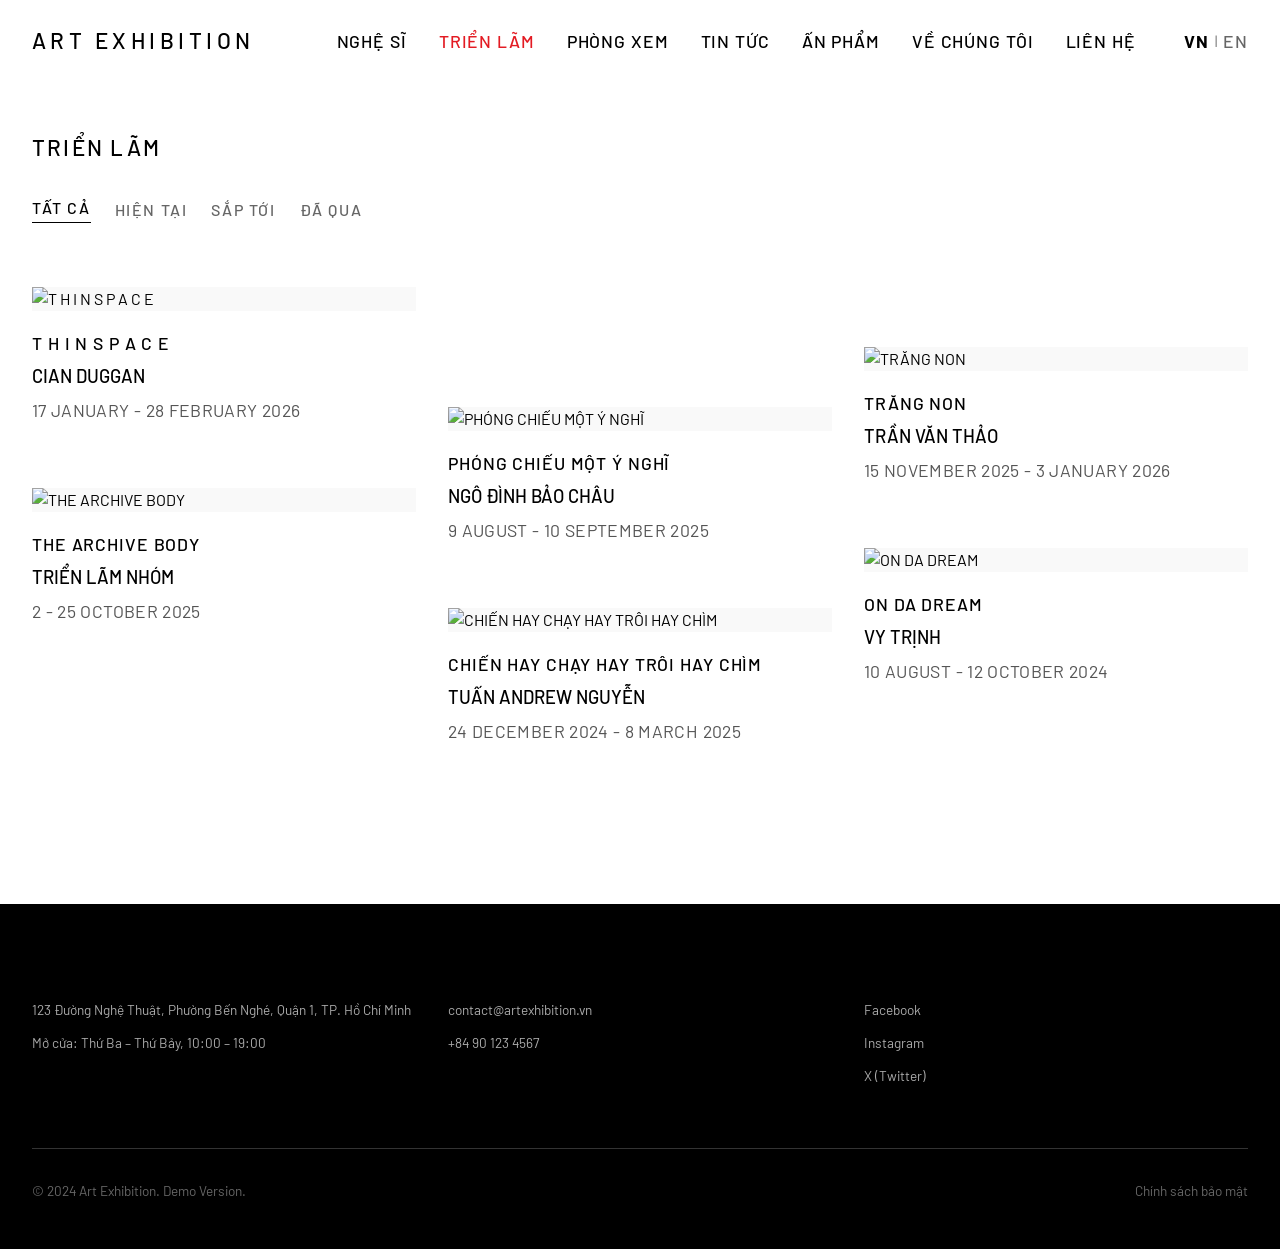
==== wwwroot/exhibitions_clone/index.html @ f78197a2 "update" ====
<!DOCTYPE html>
<html lang="vi">

<head>
    <meta charset="UTF-8">
    <meta name="viewport" content="width=device-width, initial-scale=1.0">
    <title>Triển lãm | Art Exhibition</title>
    <!-- Use a neutral, clean sans-serif font like Helvetica/Arial or standard system fonts -->
    <link rel="stylesheet" href="styles.css">
</head>

<body>

    <!-- Navigation Bar -->
    <header class="site-header">
        <div class="header-inner">
            <div class="logo">
                <a href="index.html">Art Exhibition</a>
            </div>

            <!-- Desktop Nav -->
            <nav class="desktop-nav">
                <ul>
                    <li><a href="nghe-si.html" data-i18n="nav.artists">NGHỆ SĨ</a></li>
                    <li><a href="index.html" class="active" data-i18n="nav.exhibitions">TRIỂN LÃM</a></li>
                    <li><a href="phong-xem.html" data-i18n="nav.viewing">PHÒNG XEM</a></li>
                    <li><a href="tin-tuc.html" data-i18n="nav.news">TIN TỨC</a></li>
                    <li><a href="an-pham.html" data-i18n="nav.publications">ẤN PHẨM</a></li>
                    <li><a href="ve-chung-toi.html" data-i18n="nav.about">VỀ CHÚNG TÔI</a></li>
                    <li><a href="lien-he.html" data-i18n="nav.contact">LIÊN HỆ</a></li>
                </ul>
                <div class="lang-switch">
                    <a href="#" class="lang-btn active" data-lang="vi">VN</a>
                    <span class="lang-divider">|</span>
                    <a href="#" class="lang-btn" data-lang="en">EN</a>
                </div>
            </nav>

            <!-- Mobile Menu Toggle -->
            <button class="mobile-menu-toggle" aria-label="Open Menu">
                <span></span>
                <span></span>
                <span></span>
            </button>
        </div>
    </header>

    <!-- Mobile Navigation Overlay -->
    <div class="mobile-nav-overlay">
        <div class="mobile-nav-header">
            <div class="logo">
                <a href="index.html">Art Exhibition</a>
            </div>
            <button class="mobile-menu-close" aria-label="Close Menu">
                <svg viewBox="0 0 24 24" width="24" height="24" stroke="currentColor" stroke-width="2" fill="none"
                    stroke-linecap="round" stroke-linejoin="round">
                    <line x1="18" y1="6" x2="6" y2="18"></line>
                    <line x1="6" y1="6" x2="18" y2="18"></line>
                </svg>
            </button>
        </div>
        <nav class="mobile-nav-links">
            <ul>
                <li><a href="nghe-si.html" data-i18n="nav.artists">NGHỆ SĨ</a></li>
                <li><a href="index.html" class="active" data-i18n="nav.exhibitions">TRIỂN LÃM</a></li>
                <li><a href="phong-xem.html" data-i18n="nav.viewing">PHÒNG XEM</a></li>
                <li><a href="tin-tuc.html" data-i18n="nav.news">TIN TỨC</a></li>
                <li><a href="an-pham.html" data-i18n="nav.publications">ẤN PHẨM</a></li>
                <li><a href="ve-chung-toi.html" data-i18n="nav.about">VỀ CHÚNG TÔI</a></li>
                <li><a href="lien-he.html" data-i18n="nav.contact">LIÊN HỆ</a></li>
            </ul>
            <div class="mobile-nav-footer">
                <a href="#" class="lang-btn active" data-lang="vi">VN</a> | <a href="#" class="lang-btn"
                    data-lang="en">EN</a>
            </div>
        </nav>
    </div>

    <!-- Main Content -->
    <main class="page-content">

        <header class="page-header">
            <h1 class="page-title" data-i18n="index.title">Triển lãm</h1>
            <div class="exhibition-filters">
                <a href="#" class="active" data-filter="all" data-i18n="filter.all">Tất cả</a>
                <a href="#" data-filter="current" data-i18n="filter.current">Hiện tại</a>
                <a href="#" data-filter="upcoming" data-i18n="filter.upcoming">Sắp tới</a>
                <a href="#" data-filter="past" data-i18n="filter.past">Đã qua</a>
            </div>
        </header>

        <div class="exhibition-grid-container" id="exhibition-grid">
            <!-- Column 1 (0px offset) -->
            <div class="exhibition-column">
                <article class="exhibition-item" data-id="thinspace">
                    <div class="image-container">
                        <img src="https://images.unsplash.com/photo-1494438639946-1ebd1d20bf85?auto=format&fit=crop&w=800&q=80"
                            alt="T H I N S P A C E">
                    </div>
                    <div class="exhibition-info">
                        <h2 class="exhibition-name">T H I N S P A C E</h2>
                        <h3 class="exhibition-artist">CIAN DUGGAN</h3>
                        <p class="exhibition-dates">17 JANUARY - 28 FEBRUARY 2026</p>
                    </div>
                </article>

                <article class="exhibition-item" data-id="archive-body">
                    <div class="image-container">
                        <img src="https://images.unsplash.com/photo-1513519245088-0e12902e5a38?auto=format&fit=crop&w=800&q=80"
                            alt="THE ARCHIVE BODY">
                    </div>
                    <div class="exhibition-info">
                        <h2 class="exhibition-name">THE ARCHIVE BODY</h2>
                        <h3 class="exhibition-artist">TRIỂN LÃM NHÓM</h3>
                        <p class="exhibition-dates">2 - 25 OCTOBER 2025</p>
                    </div>
                </article>
            </div>

            <!-- Column 2 (120px offset) -->
            <div class="exhibition-column">
                <article class="exhibition-item" data-id="phong-chieu">
                    <div class="image-container">
                        <img src="https://images.unsplash.com/photo-1549490349-8643362247b5?auto=format&fit=crop&w=800&q=80"
                            alt="PHÓNG CHIẾU MỘT Ý NGHĨ">
                    </div>
                    <div class="exhibition-info">
                        <h2 class="exhibition-name">PHÓNG CHIẾU MỘT Ý NGHĨ</h2>
                        <h3 class="exhibition-artist">NGÔ ĐÌNH BẢO CHÂU</h3>
                        <p class="exhibition-dates">9 AUGUST - 10 SEPTEMBER 2025</p>
                    </div>
                </article>

                <article class="exhibition-item" data-id="chien-hay-chay">
                    <div class="image-container">
                        <img src="https://images.unsplash.com/photo-1579783902614-a3fb3927b6a5?auto=format&fit=crop&w=800&q=80"
                            alt="CHIẾN HAY CHẠY HAY TRÔI HAY CHÌM">
                    </div>
                    <div class="exhibition-info">
                        <h2 class="exhibition-name">CHIẾN HAY CHẠY HAY TRÔI HAY CHÌM</h2>
                        <h3 class="exhibition-artist">TUẤN ANDREW NGUYỄN</h3>
                        <p class="exhibition-dates">24 DECEMBER 2024 - 8 MARCH 2025</p>
                    </div>
                </article>
            </div>

            <!-- Column 3 (60px offset) -->
            <div class="exhibition-column">
                <article class="exhibition-item" data-id="trang-non">
                    <div class="image-container">
                        <img src="https://images.unsplash.com/photo-1541701494587-cb58502866ab?auto=format&fit=crop&w=800&q=80"
                            alt="TRĂNG NON">
                    </div>
                    <div class="exhibition-info">
                        <h2 class="exhibition-name">TRĂNG NON</h2>
                        <h3 class="exhibition-artist">TRẦN VĂN THẢO</h3>
                        <p class="exhibition-dates">15 NOVEMBER 2025 - 3 JANUARY 2026</p>
                    </div>
                </article>

                <article class="exhibition-item" data-id="on-da-dream">
                    <div class="image-container">
                        <img src="https://images.unsplash.com/photo-1561214115-f2f134cc4912?auto=format&fit=crop&w=800&q=80"
                            alt="ON DA DREAM">
                    </div>
                    <div class="exhibition-info">
                        <h2 class="exhibition-name">ON DA DREAM</h2>
                        <h3 class="exhibition-artist">VY TRỊNH</h3>
                        <p class="exhibition-dates">10 AUGUST - 12 OCTOBER 2024</p>
                    </div>
                </article>
            </div>
        </div>
    </main>

    <!-- Footer -->
    <footer class="site-footer">
        <div class="footer-inner">
            <div class="footer-info">
                <p data-i18n="footer.address">123 Đường Nghệ Thuật, Phường Bến Nghé, Quận 1, TP. Hồ Chí Minh</p>
                <p data-i18n="footer.hours">Mở cửa: Thứ Ba – Thứ Bảy, 10:00 – 19:00</p>
            </div>
            <div class="footer-links">
                <a href="mailto:contact@artexhibition.vn">contact@artexhibition.vn</a>
                <a href="tel:+84901234567">+84 90 123 4567</a>
            </div>
            <div class="footer-social">
                <a href="#">Facebook</a>
                <a href="#">Instagram</a>
                <a href="#">X (Twitter)</a>
            </div>
        </div>
        <div class="footer-bottom">
            <p>&copy; 2024 Art Exhibition. Demo Version.</p>
            <a href="#" data-i18n="footer.privacy">Chính sách bảo mật</a>
        </div>
    </footer>

    <!-- DETAIL MODAL -->
    <div id="detail-modal" class="detail-modal">
        <button class="modal-close" id="modal-close">
            <svg viewBox="0 0 24 24" width="32" height="32" stroke="currentColor" stroke-width="1.5" fill="none">
                <line x1="18" y1="6" x2="6" y2="18"></line>
                <line x1="6" y1="6" x2="18" y2="18"></line>
            </svg>
        </button>
        <div class="modal-content">
            <div class="modal-left">
                <h2 class="modal-title" id="modal-title">TITLE</h2>
                <h3 class="modal-artist" id="modal-artist">ARTIST</h3>
                <p class="modal-dates" id="modal-dates">DATES</p>
                <div class="modal-description" id="modal-description">
                    <!-- Dynamic Description -->
                </div>
            </div>
            <div class="modal-right">
                <div class="modal-media-list" id="modal-media-list">
                    <!-- Dynamic Media -->
                </div>
            </div>
        </div>
    </div>

    <script src="script.js"></script>
</body>

</html>
---- wwwroot/exhibitions_clone/styles.css ----
@import url('https://fonts.googleapis.com/css2?family=Barlow:wght@400;500;700&display=swap');

:root {
    --color-text: #000000;
    --color-text-light: #666666;
    --color-bg: #ffffff;
    --color-border: #e0e0e0;
    --color-accent: #e31b23;
    --font-primary: 'Barlow', sans-serif;
    --spacing-unit: 1rem;
}

html {
    scroll-behavior: smooth;
}

* {
    margin: 0;
    padding: 0;
    box-sizing: border-box;
}

body {
    font-family: var(--font-primary);
    color: var(--color-text);
    background-color: var(--color-bg);
    line-height: 1.5;
    -webkit-font-smoothing: antialiased;
    -moz-osx-font-smoothing: grayscale;
}

a {
    color: inherit;
    text-decoration: none;
    transition: all 0.4s cubic-bezier(0.25, 0.46, 0.45, 0.94);
}

a:hover {
    color: var(--color-accent);
}

img {
    max-width: 100%;
    display: block;
    height: auto;
}

/* HEADER */
.site-header {
    position: sticky;
    top: 0;
    background-color: var(--color-bg);
    z-index: 100;
    border-bottom: 1px solid transparent;
    padding: 1.5rem 2rem;
}

.header-inner {
    display: flex;
    justify-content: space-between;
    align-items: center;
    max-width: 1600px;
    margin: 0 auto;
}

.logo a {
    font-size: 1.4rem;
    font-weight: 500;
    letter-spacing: 0.2em;
    text-transform: uppercase;
}

.desktop-nav ul {
    list-style: none;
    display: flex;
    gap: 2rem;
}

.desktop-nav a {
    font-size: 1.1rem;
    text-transform: uppercase;
    font-weight: 500;
    letter-spacing: 0.05em;
}

.desktop-nav a.active {
    color: var(--color-accent);
}

/* LANGUAGE SWITCH */
.desktop-nav {
    display: flex;
    align-items: center;
    gap: 2rem;
}

.lang-switch {
    display: flex;
    align-items: center;
    gap: 0.4rem;
    margin-left: 1rem;
    white-space: nowrap;
}

.lang-btn {
    font-size: 0.85rem;
    font-weight: 500;
    letter-spacing: 0.05em;
    color: var(--color-text-light) !important;
    cursor: pointer;
    transition: color 0.3s ease;
}

.lang-btn.active {
    color: var(--color-text) !important;
    font-weight: 700;
}

.lang-btn:hover {
    color: var(--color-accent) !important;
}

.lang-divider {
    color: var(--color-text-light);
    font-size: 0.85rem;
}

.mobile-nav-footer .lang-btn {
    font-size: 0.9rem;
}

.mobile-nav-footer .lang-btn.active {
    font-weight: 700;
    color: var(--color-text) !important;
}

.mobile-menu-toggle {
    display: none;
    background: none;
    border: none;
    cursor: pointer;
    flex-direction: column;
    gap: 5px;
    padding: 5px;
}

.mobile-menu-toggle span {
    display: block;
    width: 25px;
    height: 2px;
    background-color: var(--color-text);
    transition: 0.3s;
}

/* MOBILE NAV OVERLAY */
.mobile-nav-overlay {
    position: fixed;
    top: 0;
    left: 0;
    width: 100%;
    height: 100vh;
    background-color: var(--color-bg);
    z-index: 999;
    transform: translateX(100%);
    transition: transform 0.4s cubic-bezier(0.77, 0, 0.175, 1);
    display: flex;
    flex-direction: column;
}

.mobile-nav-overlay.is-active {
    transform: translateX(0);
}

.mobile-nav-header {
    display: flex;
    justify-content: space-between;
    align-items: center;
    padding: 1.5rem 2rem;
}

.mobile-menu-close {
    background: none;
    border: none;
    cursor: pointer;
    color: var(--color-text);
}

.mobile-nav-links {
    padding: 2rem;
    flex-grow: 1;
    display: flex;
    flex-direction: column;
}

.mobile-nav-links ul {
    list-style: none;
    display: flex;
    flex-direction: column;
    gap: 1.5rem;
}

.mobile-nav-links a {
    font-size: 1.5rem;
    font-weight: 500;
    text-transform: uppercase;
}

.mobile-nav-links a.active {
    color: var(--color-accent);
}

.mobile-nav-footer {
    margin-top: auto;
    padding-bottom: 2rem;
    font-size: 0.9rem;
}

/* MAIN CONTENT */
.page-content {
    max-width: 1600px;
    margin: 0 auto;
    padding: 3rem 2rem 6rem;
}

.page-header {
    margin-bottom: 4rem;
}

.page-title {
    font-size: 1.4rem;
    font-weight: 500;
    margin-bottom: 2rem;
    text-transform: uppercase;
    letter-spacing: 0.1em;
}

.exhibition-filters {
    display: flex;
    flex-wrap: nowrap;
    gap: 1.5rem;
    align-items: center;
}

.exhibition-filters a {
    font-size: 1rem;
    white-space: nowrap;
    color: var(--color-text-light);
    text-transform: uppercase;
    letter-spacing: 0.1em;
    font-weight: 500;
    transition: color 0.3s ease;
}

.exhibition-filters a:hover,
.exhibition-filters a:active {
    color: var(--color-accent);
}

.exhibition-filters a.active {
    color: var(--color-text);
    border-bottom: 1px solid var(--color-text);
    padding-bottom: 2px;
}

/* EXHIBITION GRID - STAGGERED 3-COLUMN */
.exhibition-grid-container {
    display: flex;
    justify-content: space-between;
    gap: 2rem;
}

.exhibition-column {
    flex: 1;
    display: flex;
    flex-direction: column;
    gap: 4rem;
}

.exhibition-column:nth-child(2) {
    padding-top: 120px;
}

.exhibition-column:nth-child(3) {
    padding-top: 60px;
}

.exhibition-item {
    display: flex;
    flex-direction: column;
    width: 100%;
    cursor: pointer;
}

.image-container {
    margin-bottom: 1.2rem;
    overflow: hidden;
    background-color: #f9f9f9;
}

.image-container img {
    width: 100%;
    height: auto;
    object-fit: cover;
    transition: transform 0.5s ease, opacity 0.4s ease;
}

.image-container::after {
    content: '';
    position: absolute;
    top: 0;
    left: 0;
    width: 100%;
    height: 100%;
    background-color: var(--color-accent);
    opacity: 0;
    transition: opacity 0.4s ease;
    pointer-events: none;
}

.image-container {
    position: relative;
}

.exhibition-item:hover .image-container::after,
.exhibition-item:active .image-container::after {
    opacity: 0.15;
}

.exhibition-item:hover .image-container img,
.exhibition-item:active .image-container img {
    transform: scale(1.03);
}

.exhibition-item:hover .exhibition-name,
.exhibition-item:hover .exhibition-artist,
.exhibition-item:hover .exhibition-dates,
.exhibition-item:active .exhibition-name,
.exhibition-item:active .exhibition-artist,
.exhibition-item:active .exhibition-dates {
    color: var(--color-accent);
}

.exhibition-name {
    font-size: 1.1rem;
    font-weight: 500;
    margin-bottom: 0.4rem;
    text-transform: uppercase;
    letter-spacing: 0.05em;
    transition: color 0.3s ease;
}

.exhibition-artist {
    font-size: 1.15rem;
    font-weight: 500;
    margin-bottom: 0.4rem;
    color: #000;
    text-transform: uppercase;
    transition: color 0.3s ease;
}

.exhibition-dates {
    font-size: 1.1rem;
    color: #555;
    text-transform: uppercase;
    letter-spacing: 0.02em;
    transition: color 0.3s ease;
}

/* STANDARD GRID FOR SUB-PAGES (Artist, News, etc.) */
.exhibition-grid {
    display: grid;
    grid-template-columns: repeat(2, 1fr);
    gap: 4rem 2rem;
}

@media (max-width: 1024px) {
    .exhibition-grid {
        gap: 3rem 1.5rem;
    }
}

@media (max-width: 768px) {
    .exhibition-grid {
        grid-template-columns: 1fr;
        gap: 2.5rem;
    }
}

/* DETAIL MODAL */
.detail-modal {
    position: fixed;
    top: 0;
    left: 0;
    width: 100%;
    height: 100%;
    background-color: #fff;
    z-index: 2000;
    display: none;
    opacity: 0;
    transition: opacity 0.5s ease;
}

.detail-modal.is-active {
    display: block;
    opacity: 1;
}

.modal-close {
    position: fixed;
    top: 2rem;
    right: 2rem;
    background: none;
    border: none;
    cursor: pointer;
    z-index: 2100;
    color: #000;
}

.modal-content {
    display: flex;
    height: 100%;
    width: 100%;
}

.modal-left {
    width: 40%;
    padding: 6rem 4rem;
    overflow-y: auto;
    position: sticky;
    top: 0;
    height: 100vh;
}

.modal-right {
    width: 60%;
    overflow-y: auto;
    padding: 4rem;
    background-color: #fdfdfd;
}

.modal-title {
    font-size: 1.8rem;
    font-weight: 500;
    margin-bottom: 1rem;
    text-transform: uppercase;
    letter-spacing: 0.1em;
}

.modal-artist {
    font-size: 1.4rem;
    font-weight: 500;
    margin-bottom: 0.5rem;
    text-transform: uppercase;
}

.modal-dates {
    font-size: 1.1rem;
    color: #666;
    margin-bottom: 3rem;
    text-transform: uppercase;
}

.modal-description {
    font-size: 1.1rem;
    line-height: 1.8;
    color: #333;
}

.modal-media-list {
    display: flex;
    flex-direction: column;
    gap: 4rem;
}

.modal-media-item img {
    width: 100%;
    height: auto;
}

/* REFINING RESPONSIVE FOR NEW GRID */
@media (max-width: 1024px) {
    .modal-left {
        width: 45%;
        padding: 4rem 2rem;
    }

    .modal-right {
        width: 55%;
        padding: 2rem;
    }
}

@media (max-width: 768px) {
    .desktop-nav {
        display: none;
    }

    .mobile-menu-toggle {
        display: flex;
    }

    .page-content {
        padding: 2rem 1.5rem 4rem;
    }

    .page-title {
        font-size: 1.2rem;
    }

    .exhibition-filters {
        gap: 1rem;
    }

    .exhibition-filters a {
        font-size: 0.85rem;
        letter-spacing: 0.05em;
    }

    .exhibition-grid-container {
        flex-direction: column;
        gap: 2.5rem;
    }

    .exhibition-column:nth-child(n) {
        padding-top: 0;
        gap: 2.5rem;
    }

    .footer-inner {
        grid-template-columns: 1fr;
        text-align: center;
        gap: 3rem;
    }

    .footer-bottom {
        flex-direction: column;
        align-items: center;
        gap: 1rem;
        text-align: center;
    }

    .modal-content {
        flex-direction: column;
    }

    .modal-left,
    .modal-right {
        width: 100%;
        height: auto;
        position: relative;
    }

    .modal-left {
        padding: 4rem 1.5rem 2rem;
    }

    .modal-title {
        font-size: 1.5rem;
    }

    .modal-right {
        padding: 1.5rem;
    }
}

/* RE-SYNCING PREVIOUS STYLES (FOOTER ETC) */
.site-footer {
    background-color: #000000;
    color: #ffffff;
    padding: 6rem 2rem 3rem;
    font-size: 0.85rem;
    margin-top: 4rem;
}

.footer-inner {
    max-width: 1600px;
    margin: 0 auto;
    display: grid;
    grid-template-columns: repeat(3, 1fr);
    gap: 2rem;
    margin-bottom: 3rem;
}

.footer-info p,
.footer-links a,
.footer-social a {
    display: block;
    margin-bottom: 0.8rem;
    color: #aaaaaa;
    transition: color 0.3s ease;
}

.footer-links a:hover,
.footer-links a:active,
.footer-social a:hover,
.footer-social a:active {
    color: var(--color-accent);
}

.footer-bottom {
    max-width: 1600px;
    margin: 0 auto;
    display: flex;
    justify-content: space-between;
    color: #666666;
    border-top: 1px solid #333333;
    padding-top: 2rem;
}

/* SCROLL REVEAL ANIMATIONS */
.reveal {
    opacity: 0;
    transform: translateY(30px);
    transition: all 0.8s cubic-bezier(0.25, 0.46, 0.45, 0.94);
    pointer-events: none;
}

.reveal.is-visible {
    opacity: 1;
    transform: translateY(0);
    pointer-events: auto;
}

/* Sequential delay for grid items if needed */
.exhibition-item.reveal {
    transition-delay: 0.1s;
}
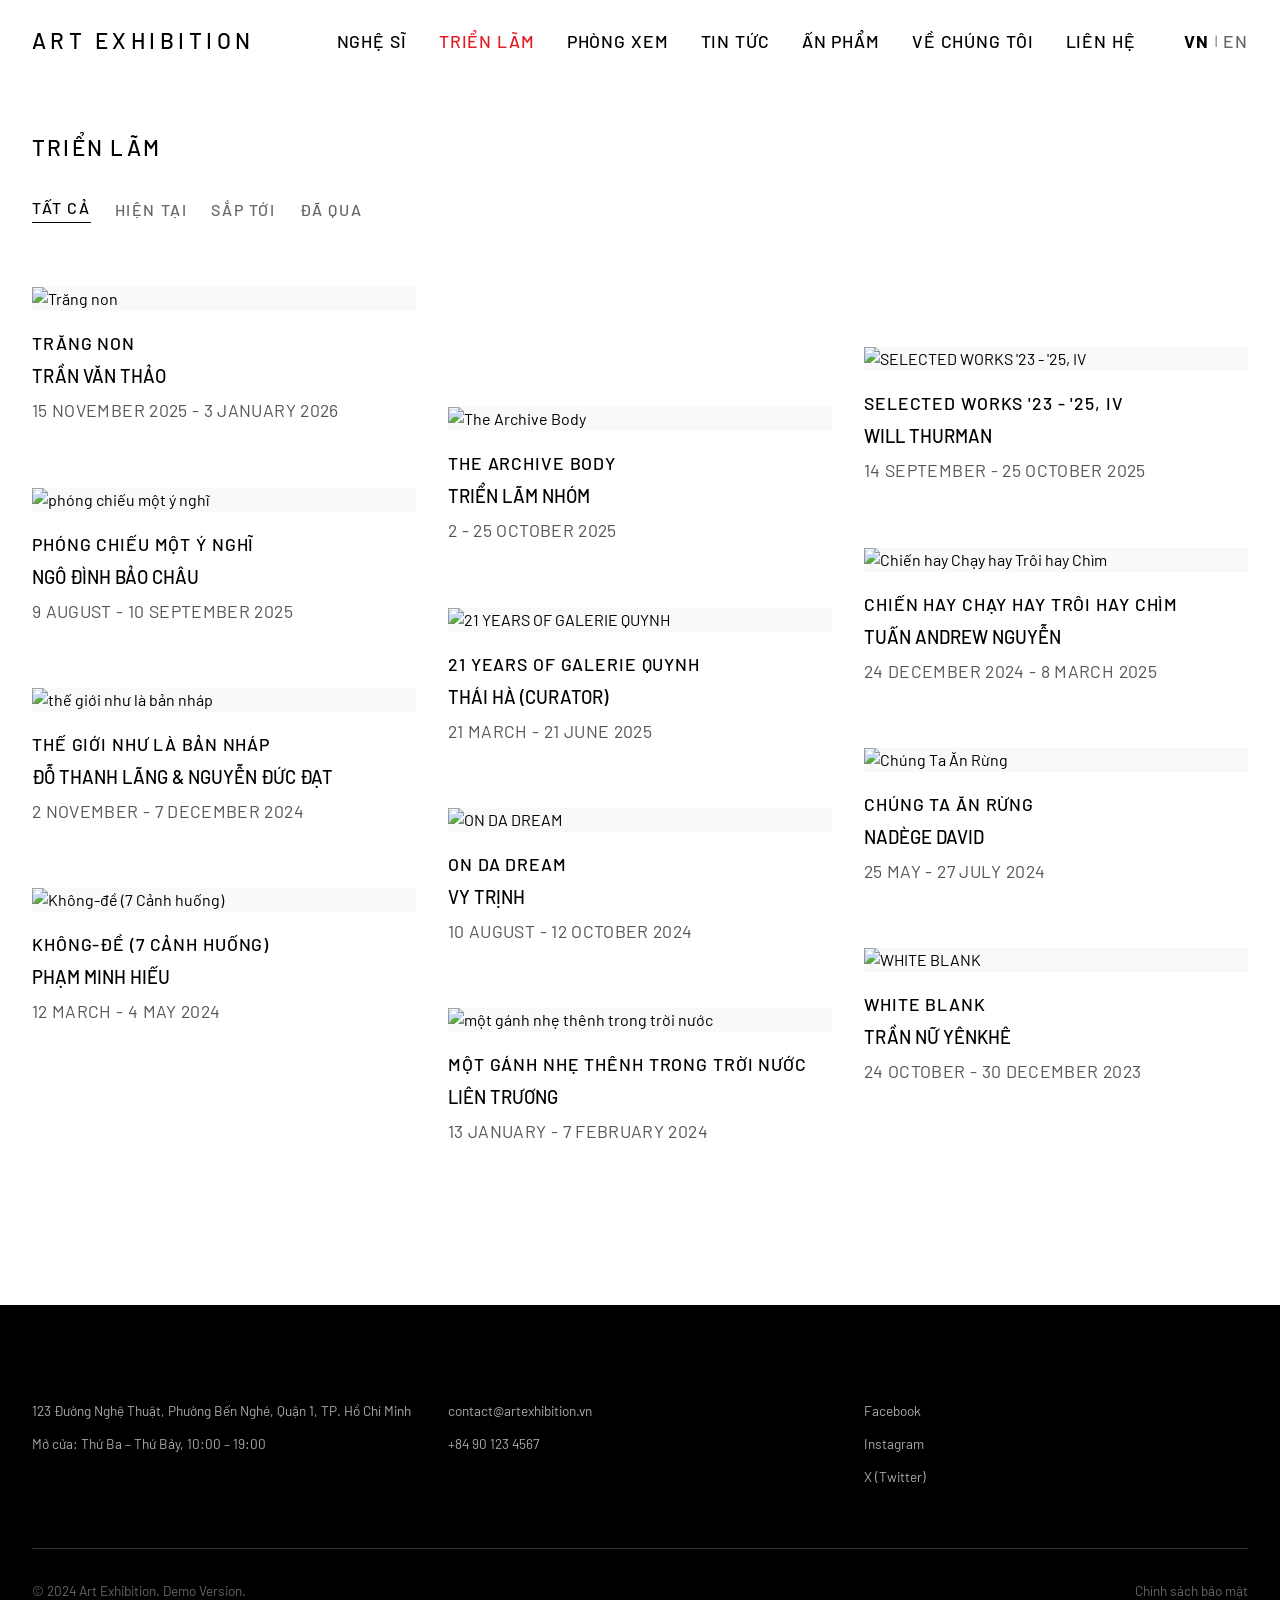
==== commit a2f5bb26: "fix" ====
--- a/wwwroot/exhibitions_clone/index.html
+++ b/wwwroot/exhibitions_clone/index.html
@@ -92,81 +92,153 @@
         <div class="exhibition-grid-container" id="exhibition-grid">
             <!-- Column 1 (0px offset) -->
             <div class="exhibition-column">
-                <article class="exhibition-item" data-id="thinspace">
-                    <div class="image-container">
-                        <img src="https://images.unsplash.com/photo-1494438639946-1ebd1d20bf85?auto=format&fit=crop&w=800&q=80"
-                            alt="T H I N S P A C E">
-                    </div>
-                    <div class="exhibition-info">
-                        <h2 class="exhibition-name">T H I N S P A C E</h2>
-                        <h3 class="exhibition-artist">CIAN DUGGAN</h3>
-                        <p class="exhibition-dates">17 JANUARY - 28 FEBRUARY 2026</p>
-                    </div>
-                </article>
-
-                <article class="exhibition-item" data-id="archive-body">
-                    <div class="image-container">
-                        <img src="https://images.unsplash.com/photo-1513519245088-0e12902e5a38?auto=format&fit=crop&w=800&q=80"
-                            alt="THE ARCHIVE BODY">
-                    </div>
-                    <div class="exhibition-info">
-                        <h2 class="exhibition-name">THE ARCHIVE BODY</h2>
-                        <h3 class="exhibition-artist">TRIỂN LÃM NHÓM</h3>
-                        <p class="exhibition-dates">2 - 25 OCTOBER 2025</p>
+                <article class="exhibition-item" data-id="trang-non">
+                    <div class="image-container">
+                        <img src="https://static-assets.artlogic.net/f_auto,fl_lossy,q_auto/ws-artlogicwebsite0875/usr/images/exhibitions/main_image_override/144/tvt-trang-non-20.png"
+                            alt="Trăng non">
+                    </div>
+                    <div class="exhibition-info">
+                        <h2 class="exhibition-name">Trăng non</h2>
+                        <h3 class="exhibition-artist">Trần Văn Thảo</h3>
+                        <p class="exhibition-dates">15 November 2025 - 3 January 2026</p>
+                    </div>
+                </article>
+
+                <article class="exhibition-item" data-id="phong-chieu-mot-y-nghi">
+                    <div class="image-container">
+                        <img src="https://static-assets.artlogic.net/f_auto,fl_lossy,q_auto/ws-artlogicwebsite0875/usr/images/exhibitions/main_image_override/141/pat_ndbc_installation-view-01.jpeg"
+                            alt="phóng chiếu một ý nghĩ">
+                    </div>
+                    <div class="exhibition-info">
+                        <h2 class="exhibition-name">phóng chiếu một ý nghĩ</h2>
+                        <h3 class="exhibition-artist">Ngô Đình Bảo Châu</h3>
+                        <p class="exhibition-dates">9 August - 10 September 2025</p>
+                    </div>
+                </article>
+
+                <article class="exhibition-item" data-id="the-gioi-nhu-la-ban-nhap">
+                    <div class="image-container">
+                        <img src="https://static-assets.artlogic.net/f_auto,fl_lossy,q_auto/ws-artlogicwebsite0875/usr/images/exhibitions/main_image_override/138/twaad_01_groundfloor_01.jpeg"
+                            alt="thế giới như là bản nháp">
+                    </div>
+                    <div class="exhibition-info">
+                        <h2 class="exhibition-name">thế giới như là bản nháp</h2>
+                        <h3 class="exhibition-artist">Đỗ Thanh Lãng & Nguyễn Đức Đạt</h3>
+                        <p class="exhibition-dates">2 November - 7 December 2024</p>
+                    </div>
+                </article>
+
+                <article class="exhibition-item" data-id="khong-de-7-canh-huong">
+                    <div class="image-container">
+                        <img src="https://artlogic-res.cloudinary.com/f_auto,fl_lossy,q_auto/artlogicstorage/galeriequynh/images/view/49dbe3c1c4ae38398810d376398e9513j/galeriequynhcontemporaryart-pham-minh-hieu-the-laboratory-for-experimental-meta-physics-room-1f-2024.jpg"
+                            alt="Không-đề (7 Cảnh huống)">
+                    </div>
+                    <div class="exhibition-info">
+                        <h2 class="exhibition-name">Không-đề (7 Cảnh huống)</h2>
+                        <h3 class="exhibition-artist">Phạm Minh Hiếu</h3>
+                        <p class="exhibition-dates">12 March - 4 May 2024</p>
                     </div>
                 </article>
             </div>
 
             <!-- Column 2 (120px offset) -->
             <div class="exhibition-column">
-                <article class="exhibition-item" data-id="phong-chieu">
-                    <div class="image-container">
-                        <img src="https://images.unsplash.com/photo-1549490349-8643362247b5?auto=format&fit=crop&w=800&q=80"
-                            alt="PHÓNG CHIẾU MỘT Ý NGHĨ">
-                    </div>
-                    <div class="exhibition-info">
-                        <h2 class="exhibition-name">PHÓNG CHIẾU MỘT Ý NGHĨ</h2>
-                        <h3 class="exhibition-artist">NGÔ ĐÌNH BẢO CHÂU</h3>
-                        <p class="exhibition-dates">9 AUGUST - 10 SEPTEMBER 2025</p>
-                    </div>
-                </article>
-
-                <article class="exhibition-item" data-id="chien-hay-chay">
-                    <div class="image-container">
-                        <img src="https://images.unsplash.com/photo-1579783902614-a3fb3927b6a5?auto=format&fit=crop&w=800&q=80"
-                            alt="CHIẾN HAY CHẠY HAY TRÔI HAY CHÌM">
-                    </div>
-                    <div class="exhibition-info">
-                        <h2 class="exhibition-name">CHIẾN HAY CHẠY HAY TRÔI HAY CHÌM</h2>
-                        <h3 class="exhibition-artist">TUẤN ANDREW NGUYỄN</h3>
-                        <p class="exhibition-dates">24 DECEMBER 2024 - 8 MARCH 2025</p>
+                <article class="exhibition-item" data-id="the-archive-body">
+                    <div class="image-container">
+                        <img src="https://static-assets.artlogic.net/f_auto,fl_lossy,q_auto/ws-artlogicwebsite0875/usr/images/exhibitions/main_image_override/143/8k_tgn_orlando-jepson-street.jpg"
+                            alt="The Archive Body">
+                    </div>
+                    <div class="exhibition-info">
+                        <h2 class="exhibition-name">The Archive Body</h2>
+                        <h3 class="exhibition-artist">Triển lãm Nhóm</h3>
+                        <p class="exhibition-dates">2 - 25 October 2025</p>
+                    </div>
+                </article>
+
+                <article class="exhibition-item" data-id="21-years-of-galerie-quynh">
+                    <div class="image-container">
+                        <img src="https://static-assets.artlogic.net/f_auto,fl_lossy,q_auto/ws-artlogicwebsite0875/usr/images/exhibitions/main_image_override/140/3-sue-hajdu_magma-performance-4-.jpeg"
+                            alt="21 YEARS OF GALERIE QUYNH">
+                    </div>
+                    <div class="exhibition-info">
+                        <h2 class="exhibition-name">21 YEARS OF GALERIE QUYNH</h2>
+                        <h3 class="exhibition-artist">Thái Hà (Curator)</h3>
+                        <p class="exhibition-dates">21 March - 21 June 2025</p>
+                    </div>
+                </article>
+
+                <article class="exhibition-item" data-id="on-da-dream">
+                    <div class="image-container">
+                        <img src="https://static-assets.artlogic.net/f_auto,fl_lossy,q_auto/ws-artlogicwebsite0875/usr/images/exhibitions/main_image_override/137/gq_odd_vision_details.jpg"
+                            alt="ON DA DREAM">
+                    </div>
+                    <div class="exhibition-info">
+                        <h2 class="exhibition-name">ON DA DREAM</h2>
+                        <h3 class="exhibition-artist">Vy Trịnh</h3>
+                        <p class="exhibition-dates">10 August - 12 October 2024</p>
+                    </div>
+                </article>
+
+                <article class="exhibition-item" data-id="mot-ganh-nhe-thenh">
+                    <div class="image-container">
+                        <img src="https://static-assets.artlogic.net/f_auto,fl_lossy,q_auto/ws-artlogicwebsite0875/usr/images/exhibitions/main_image_override/111/corn-and-maple-pound-cake-2023.jpg"
+                            alt="một gánh nhẹ thênh trong trời nước">
+                    </div>
+                    <div class="exhibition-info">
+                        <h2 class="exhibition-name">một gánh nhẹ thênh trong trời nước</h2>
+                        <h3 class="exhibition-artist">Liên Trương</h3>
+                        <p class="exhibition-dates">13 January - 7 February 2024</p>
                     </div>
                 </article>
             </div>
 
             <!-- Column 3 (60px offset) -->
             <div class="exhibition-column">
-                <article class="exhibition-item" data-id="trang-non">
-                    <div class="image-container">
-                        <img src="https://images.unsplash.com/photo-1541701494587-cb58502866ab?auto=format&fit=crop&w=800&q=80"
-                            alt="TRĂNG NON">
-                    </div>
-                    <div class="exhibition-info">
-                        <h2 class="exhibition-name">TRĂNG NON</h2>
-                        <h3 class="exhibition-artist">TRẦN VĂN THẢO</h3>
-                        <p class="exhibition-dates">15 NOVEMBER 2025 - 3 JANUARY 2026</p>
-                    </div>
-                </article>
-
-                <article class="exhibition-item" data-id="on-da-dream">
-                    <div class="image-container">
-                        <img src="https://images.unsplash.com/photo-1561214115-f2f134cc4912?auto=format&fit=crop&w=800&q=80"
-                            alt="ON DA DREAM">
-                    </div>
-                    <div class="exhibition-info">
-                        <h2 class="exhibition-name">ON DA DREAM</h2>
-                        <h3 class="exhibition-artist">VY TRỊNH</h3>
-                        <p class="exhibition-dates">10 AUGUST - 12 OCTOBER 2024</p>
+                <article class="exhibition-item" data-id="selected-works-23-25">
+                    <div class="image-container">
+                        <img src="https://static-assets.artlogic.net/f_auto,fl_lossy,q_auto/ws-artlogicwebsite0875/usr/images/exhibitions/main_image_override/142/wt25017_self-evident.jpg"
+                            alt="SELECTED WORKS '23 - '25, IV">
+                    </div>
+                    <div class="exhibition-info">
+                        <h2 class="exhibition-name">SELECTED WORKS '23 - '25, IV</h2>
+                        <h3 class="exhibition-artist">Will Thurman</h3>
+                        <p class="exhibition-dates">14 September - 25 October 2025</p>
+                    </div>
+                </article>
+
+                <article class="exhibition-item" data-id="chien-hay-chay">
+                    <div class="image-container">
+                        <img src="https://static-assets.artlogic.net/f_auto,fl_lossy,q_auto/ws-artlogicwebsite0875/usr/images/exhibitions/main_image_override/139/fofofof_front-room_09.jpeg"
+                            alt="Chiến hay Chạy hay Trôi hay Chìm">
+                    </div>
+                    <div class="exhibition-info">
+                        <h2 class="exhibition-name">Chiến hay Chạy hay Trôi hay Chìm</h2>
+                        <h3 class="exhibition-artist">Tuấn Andrew Nguyễn</h3>
+                        <p class="exhibition-dates">24 December 2024 - 8 March 2025</p>
+                    </div>
+                </article>
+
+                <article class="exhibition-item" data-id="chung-ta-an-rung">
+                    <div class="image-container">
+                        <img src="https://static-assets.artlogic.net/f_auto,fl_lossy,q_auto/ws-artlogicwebsite0875/usr/images/exhibitions/main_image_override/135/nd-2403-image.jpg"
+                            alt="Chúng Ta Ăn Rừng">
+                    </div>
+                    <div class="exhibition-info">
+                        <h2 class="exhibition-name">Chúng Ta Ăn Rừng</h2>
+                        <h3 class="exhibition-artist">Nadège David</h3>
+                        <p class="exhibition-dates">25 May - 27 July 2024</p>
+                    </div>
+                </article>
+
+                <article class="exhibition-item" data-id="white-blank">
+                    <div class="image-container">
+                        <img src="https://static-assets.artlogic.net/f_auto,fl_lossy,q_auto/ws-artlogicwebsite0875/usr/images/exhibitions/main_image_override/110/yk_white_blank_homepage2.jpg"
+                            alt="WHITE BLANK">
+                    </div>
+                    <div class="exhibition-info">
+                        <h2 class="exhibition-name">WHITE BLANK</h2>
+                        <h3 class="exhibition-artist">Trần Nữ YênKhê</h3>
+                        <p class="exhibition-dates">24 October - 30 December 2023</p>
                     </div>
                 </article>
             </div>
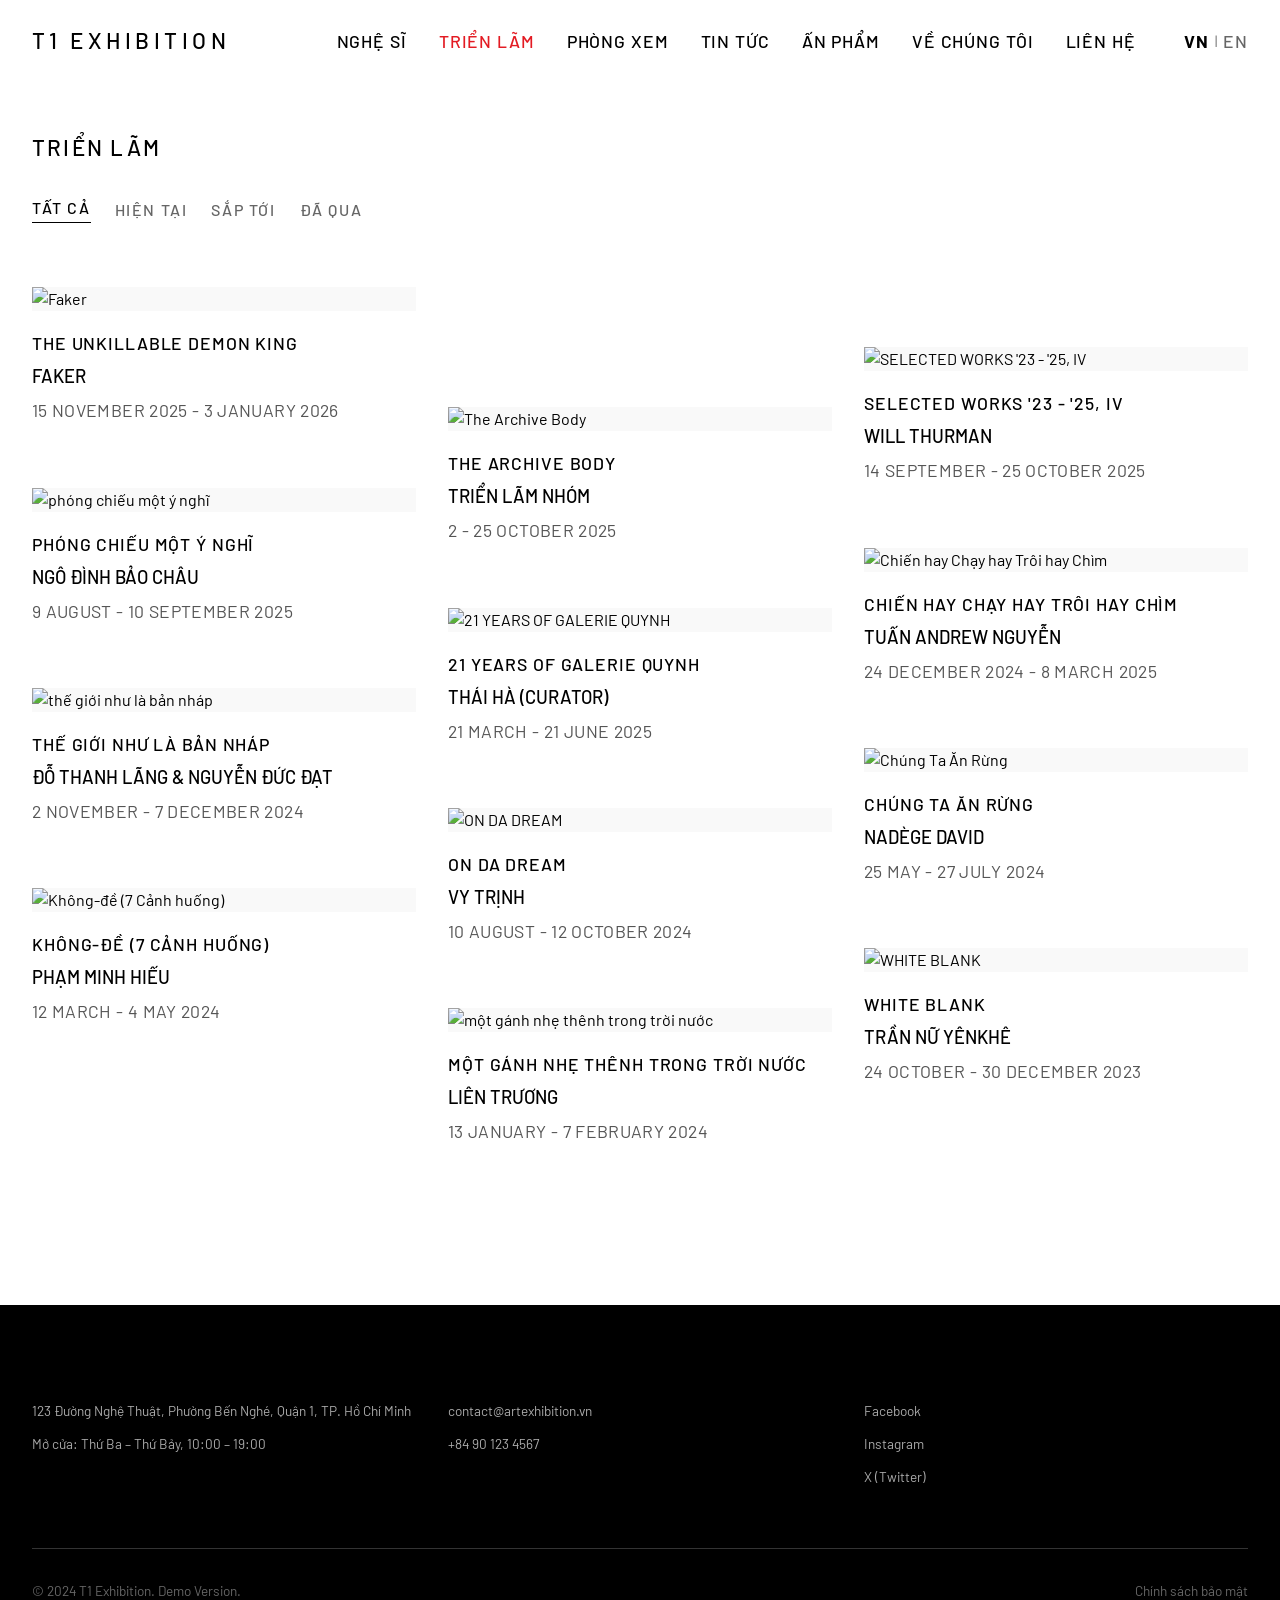
==== commit f7d2e3c1: "update" ====
--- a/wwwroot/exhibitions_clone/index.html
+++ b/wwwroot/exhibitions_clone/index.html
@@ -4,7 +4,7 @@
 <head>
     <meta charset="UTF-8">
     <meta name="viewport" content="width=device-width, initial-scale=1.0">
-    <title>Triển lãm | Art Exhibition</title>
+    <title>Triển lãm | T1 Exhibition</title>
     <!-- Use a neutral, clean sans-serif font like Helvetica/Arial or standard system fonts -->
     <link rel="stylesheet" href="styles.css">
 </head>
@@ -15,7 +15,7 @@
     <header class="site-header">
         <div class="header-inner">
             <div class="logo">
-                <a href="index.html">Art Exhibition</a>
+                <a href="index.html">T1 Exhibition</a>
             </div>
 
             <!-- Desktop Nav -->
@@ -49,7 +49,7 @@
     <div class="mobile-nav-overlay">
         <div class="mobile-nav-header">
             <div class="logo">
-                <a href="index.html">Art Exhibition</a>
+                <a href="index.html">T1 Exhibition</a>
             </div>
             <button class="mobile-menu-close" aria-label="Close Menu">
                 <svg viewBox="0 0 24 24" width="24" height="24" stroke="currentColor" stroke-width="2" fill="none"
@@ -94,12 +94,12 @@
             <div class="exhibition-column">
                 <article class="exhibition-item" data-id="trang-non">
                     <div class="image-container">
-                        <img src="https://static-assets.artlogic.net/f_auto,fl_lossy,q_auto/ws-artlogicwebsite0875/usr/images/exhibitions/main_image_override/144/tvt-trang-non-20.png"
-                            alt="Trăng non">
-                    </div>
-                    <div class="exhibition-info">
-                        <h2 class="exhibition-name">Trăng non</h2>
-                        <h3 class="exhibition-artist">Trần Văn Thảo</h3>
+                        <img src="https://static.wikia.nocookie.net/lolesports_gamepedia_en/images/9/90/T1_Faker_2024_Split_1.png/revision/latest/scale-to-width-down/400?cb=20240117024847"
+                            alt="Faker">
+                    </div>
+                    <div class="exhibition-info">
+                        <h2 class="exhibition-name">The Unkillable Demon King</h2>
+                        <h3 class="exhibition-artist">Faker</h3>
                         <p class="exhibition-dates">15 November 2025 - 3 January 2026</p>
                     </div>
                 </article>
@@ -263,7 +263,7 @@
             </div>
         </div>
         <div class="footer-bottom">
-            <p>&copy; 2024 Art Exhibition. Demo Version.</p>
+            <p>&copy; 2024 T1 Exhibition. Demo Version.</p>
             <a href="#" data-i18n="footer.privacy">Chính sách bảo mật</a>
         </div>
     </footer>
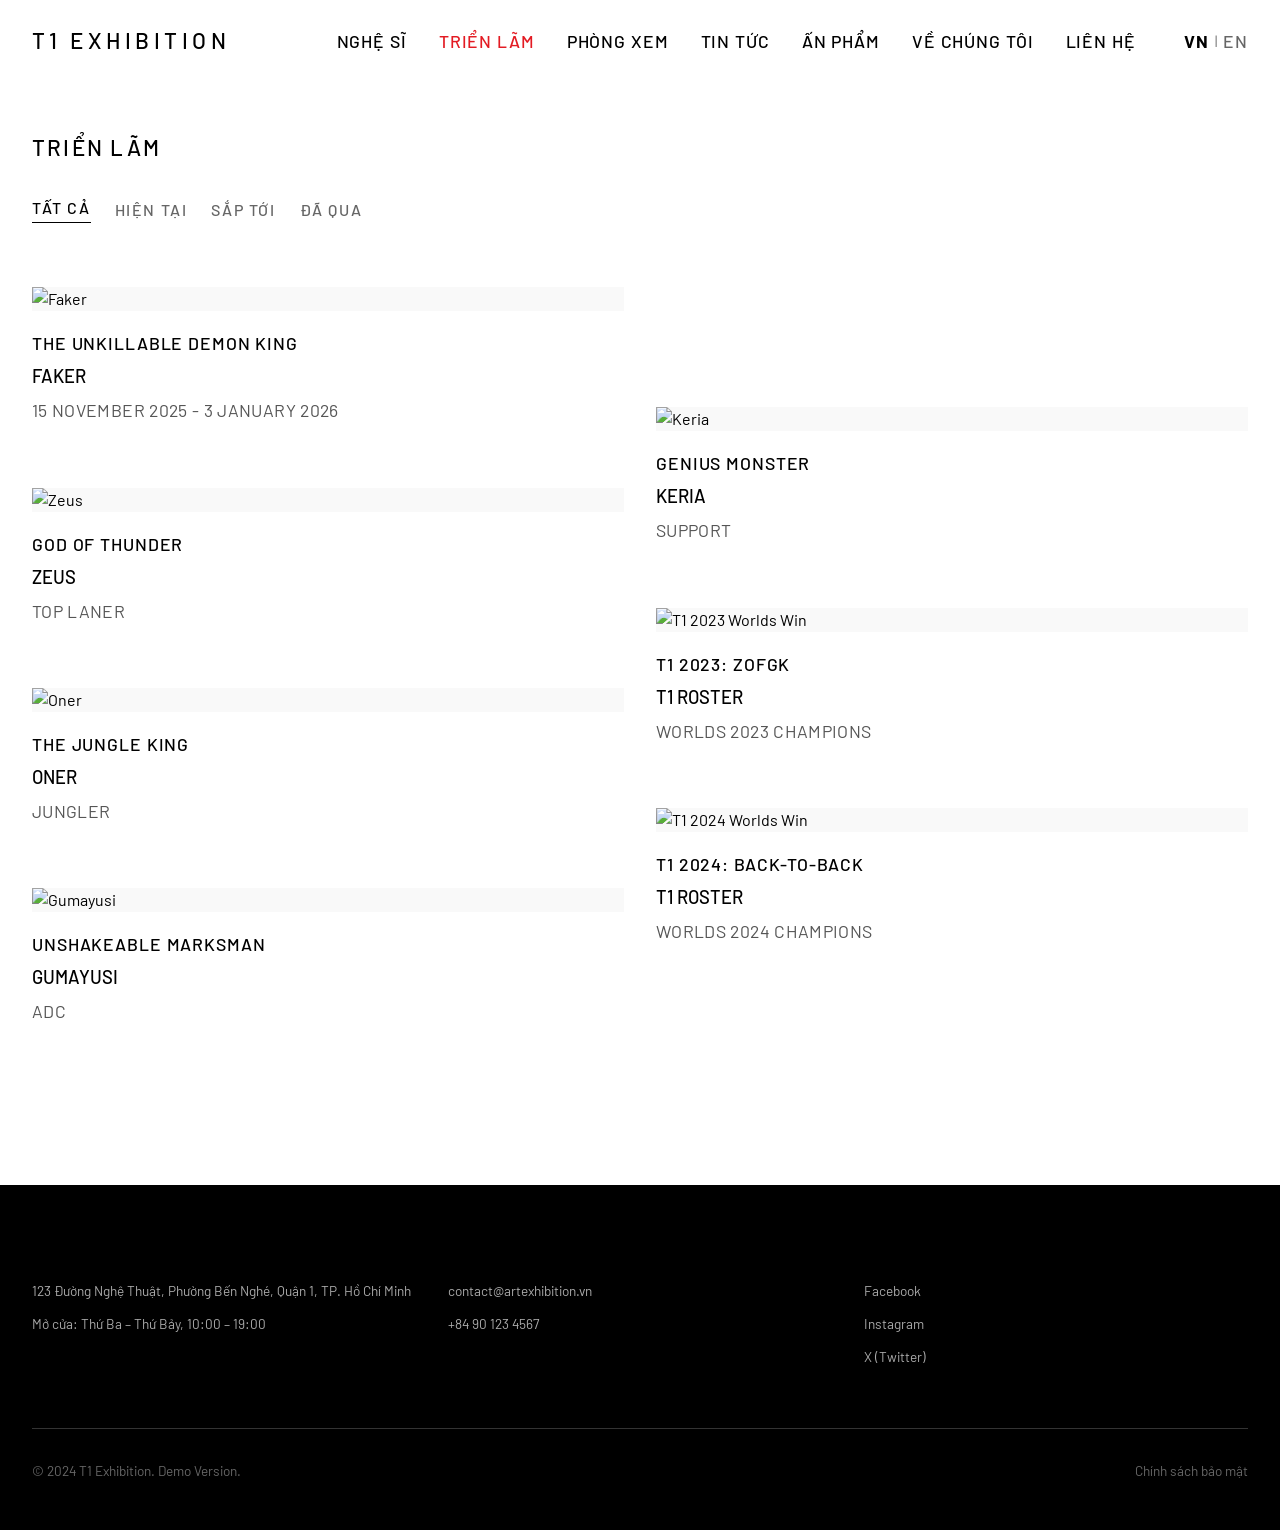
==== commit 7f3e3c38: "update" ====
--- a/wwwroot/exhibitions_clone/index.html
+++ b/wwwroot/exhibitions_clone/index.html
@@ -94,7 +94,7 @@
             <div class="exhibition-column">
                 <article class="exhibition-item" data-id="trang-non">
                     <div class="image-container">
-                        <img src="https://static.wikia.nocookie.net/lolesports_gamepedia_en/images/9/90/T1_Faker_2024_Split_1.png/revision/latest/scale-to-width-down/400?cb=20240117024847"
+                        <img src="https://upload.wikimedia.org/wikipedia/commons/4/4b/Faker_2020_interview.jpg"
                             alt="Faker">
                     </div>
                     <div class="exhibition-info">
@@ -106,37 +106,35 @@
 
                 <article class="exhibition-item" data-id="phong-chieu-mot-y-nghi">
                     <div class="image-container">
-                        <img src="https://static-assets.artlogic.net/f_auto,fl_lossy,q_auto/ws-artlogicwebsite0875/usr/images/exhibitions/main_image_override/141/pat_ndbc_installation-view-01.jpeg"
-                            alt="phóng chiếu một ý nghĩ">
-                    </div>
-                    <div class="exhibition-info">
-                        <h2 class="exhibition-name">phóng chiếu một ý nghĩ</h2>
-                        <h3 class="exhibition-artist">Ngô Đình Bảo Châu</h3>
-                        <p class="exhibition-dates">9 August - 10 September 2025</p>
+                        <img src="https://upload.wikimedia.org/wikipedia/commons/e/ec/T1_Zeus_2022.jpg" alt="Zeus">
+                    </div>
+                    <div class="exhibition-info">
+                        <h2 class="exhibition-name">God of Thunder</h2>
+                        <h3 class="exhibition-artist">Zeus</h3>
+                        <p class="exhibition-dates">Top Laner</p>
                     </div>
                 </article>
 
                 <article class="exhibition-item" data-id="the-gioi-nhu-la-ban-nhap">
                     <div class="image-container">
-                        <img src="https://static-assets.artlogic.net/f_auto,fl_lossy,q_auto/ws-artlogicwebsite0875/usr/images/exhibitions/main_image_override/138/twaad_01_groundfloor_01.jpeg"
-                            alt="thế giới như là bản nháp">
-                    </div>
-                    <div class="exhibition-info">
-                        <h2 class="exhibition-name">thế giới như là bản nháp</h2>
-                        <h3 class="exhibition-artist">Đỗ Thanh Lãng & Nguyễn Đức Đạt</h3>
-                        <p class="exhibition-dates">2 November - 7 December 2024</p>
+                        <img src="https://upload.wikimedia.org/wikipedia/commons/1/15/T1_Oner_2022.jpg" alt="Oner">
+                    </div>
+                    <div class="exhibition-info">
+                        <h2 class="exhibition-name">The Jungle King</h2>
+                        <h3 class="exhibition-artist">Oner</h3>
+                        <p class="exhibition-dates">Jungler</p>
                     </div>
                 </article>
 
                 <article class="exhibition-item" data-id="khong-de-7-canh-huong">
                     <div class="image-container">
-                        <img src="https://artlogic-res.cloudinary.com/f_auto,fl_lossy,q_auto/artlogicstorage/galeriequynh/images/view/49dbe3c1c4ae38398810d376398e9513j/galeriequynhcontemporaryart-pham-minh-hieu-the-laboratory-for-experimental-meta-physics-room-1f-2024.jpg"
-                            alt="Không-đề (7 Cảnh huống)">
-                    </div>
-                    <div class="exhibition-info">
-                        <h2 class="exhibition-name">Không-đề (7 Cảnh huống)</h2>
-                        <h3 class="exhibition-artist">Phạm Minh Hiếu</h3>
-                        <p class="exhibition-dates">12 March - 4 May 2024</p>
+                        <img src="https://upload.wikimedia.org/wikipedia/commons/7/77/T1_Gumayusi_2022.jpg"
+                            alt="Gumayusi">
+                    </div>
+                    <div class="exhibition-info">
+                        <h2 class="exhibition-name">Unshakeable Marksman</h2>
+                        <h3 class="exhibition-artist">Gumayusi</h3>
+                        <p class="exhibition-dates">ADC</p>
                     </div>
                 </article>
             </div>
@@ -145,103 +143,42 @@
             <div class="exhibition-column">
                 <article class="exhibition-item" data-id="the-archive-body">
                     <div class="image-container">
-                        <img src="https://static-assets.artlogic.net/f_auto,fl_lossy,q_auto/ws-artlogicwebsite0875/usr/images/exhibitions/main_image_override/143/8k_tgn_orlando-jepson-street.jpg"
-                            alt="The Archive Body">
-                    </div>
-                    <div class="exhibition-info">
-                        <h2 class="exhibition-name">The Archive Body</h2>
-                        <h3 class="exhibition-artist">Triển lãm Nhóm</h3>
-                        <p class="exhibition-dates">2 - 25 October 2025</p>
+                        <img src="https://upload.wikimedia.org/wikipedia/commons/c/cb/T1_Keria_2022.jpg" alt="Keria">
+                    </div>
+                    <div class="exhibition-info">
+                        <h2 class="exhibition-name">Genius Monster</h2>
+                        <h3 class="exhibition-artist">Keria</h3>
+                        <p class="exhibition-dates">Support</p>
                     </div>
                 </article>
 
                 <article class="exhibition-item" data-id="21-years-of-galerie-quynh">
                     <div class="image-container">
-                        <img src="https://static-assets.artlogic.net/f_auto,fl_lossy,q_auto/ws-artlogicwebsite0875/usr/images/exhibitions/main_image_override/140/3-sue-hajdu_magma-performance-4-.jpeg"
-                            alt="21 YEARS OF GALERIE QUYNH">
-                    </div>
-                    <div class="exhibition-info">
-                        <h2 class="exhibition-name">21 YEARS OF GALERIE QUYNH</h2>
-                        <h3 class="exhibition-artist">Thái Hà (Curator)</h3>
-                        <p class="exhibition-dates">21 March - 21 June 2025</p>
+                        <img src="https://upload.wikimedia.org/wikipedia/commons/e/ec/T1_Zeus_2022.jpg"
+                            alt="T1 2023 Worlds Win">
+                    </div>
+                    <div class="exhibition-info">
+                        <h2 class="exhibition-name">T1 2023: ZOFGK</h2>
+                        <h3 class="exhibition-artist">T1 Roster</h3>
+                        <p class="exhibition-dates">Worlds 2023 Champions</p>
                     </div>
                 </article>
 
                 <article class="exhibition-item" data-id="on-da-dream">
                     <div class="image-container">
-                        <img src="https://static-assets.artlogic.net/f_auto,fl_lossy,q_auto/ws-artlogicwebsite0875/usr/images/exhibitions/main_image_override/137/gq_odd_vision_details.jpg"
-                            alt="ON DA DREAM">
-                    </div>
-                    <div class="exhibition-info">
-                        <h2 class="exhibition-name">ON DA DREAM</h2>
-                        <h3 class="exhibition-artist">Vy Trịnh</h3>
-                        <p class="exhibition-dates">10 August - 12 October 2024</p>
-                    </div>
-                </article>
-
-                <article class="exhibition-item" data-id="mot-ganh-nhe-thenh">
-                    <div class="image-container">
-                        <img src="https://static-assets.artlogic.net/f_auto,fl_lossy,q_auto/ws-artlogicwebsite0875/usr/images/exhibitions/main_image_override/111/corn-and-maple-pound-cake-2023.jpg"
-                            alt="một gánh nhẹ thênh trong trời nước">
-                    </div>
-                    <div class="exhibition-info">
-                        <h2 class="exhibition-name">một gánh nhẹ thênh trong trời nước</h2>
-                        <h3 class="exhibition-artist">Liên Trương</h3>
-                        <p class="exhibition-dates">13 January - 7 February 2024</p>
-                    </div>
-                </article>
-            </div>
-
-            <!-- Column 3 (60px offset) -->
-            <div class="exhibition-column">
-                <article class="exhibition-item" data-id="selected-works-23-25">
-                    <div class="image-container">
-                        <img src="https://static-assets.artlogic.net/f_auto,fl_lossy,q_auto/ws-artlogicwebsite0875/usr/images/exhibitions/main_image_override/142/wt25017_self-evident.jpg"
-                            alt="SELECTED WORKS '23 - '25, IV">
-                    </div>
-                    <div class="exhibition-info">
-                        <h2 class="exhibition-name">SELECTED WORKS '23 - '25, IV</h2>
-                        <h3 class="exhibition-artist">Will Thurman</h3>
-                        <p class="exhibition-dates">14 September - 25 October 2025</p>
-                    </div>
-                </article>
-
-                <article class="exhibition-item" data-id="chien-hay-chay">
-                    <div class="image-container">
-                        <img src="https://static-assets.artlogic.net/f_auto,fl_lossy,q_auto/ws-artlogicwebsite0875/usr/images/exhibitions/main_image_override/139/fofofof_front-room_09.jpeg"
-                            alt="Chiến hay Chạy hay Trôi hay Chìm">
-                    </div>
-                    <div class="exhibition-info">
-                        <h2 class="exhibition-name">Chiến hay Chạy hay Trôi hay Chìm</h2>
-                        <h3 class="exhibition-artist">Tuấn Andrew Nguyễn</h3>
-                        <p class="exhibition-dates">24 December 2024 - 8 March 2025</p>
-                    </div>
-                </article>
-
-                <article class="exhibition-item" data-id="chung-ta-an-rung">
-                    <div class="image-container">
-                        <img src="https://static-assets.artlogic.net/f_auto,fl_lossy,q_auto/ws-artlogicwebsite0875/usr/images/exhibitions/main_image_override/135/nd-2403-image.jpg"
-                            alt="Chúng Ta Ăn Rừng">
-                    </div>
-                    <div class="exhibition-info">
-                        <h2 class="exhibition-name">Chúng Ta Ăn Rừng</h2>
-                        <h3 class="exhibition-artist">Nadège David</h3>
-                        <p class="exhibition-dates">25 May - 27 July 2024</p>
-                    </div>
-                </article>
-
-                <article class="exhibition-item" data-id="white-blank">
-                    <div class="image-container">
-                        <img src="https://static-assets.artlogic.net/f_auto,fl_lossy,q_auto/ws-artlogicwebsite0875/usr/images/exhibitions/main_image_override/110/yk_white_blank_homepage2.jpg"
-                            alt="WHITE BLANK">
-                    </div>
-                    <div class="exhibition-info">
-                        <h2 class="exhibition-name">WHITE BLANK</h2>
-                        <h3 class="exhibition-artist">Trần Nữ YênKhê</h3>
-                        <p class="exhibition-dates">24 October - 30 December 2023</p>
-                    </div>
-                </article>
-            </div>
+                        <img src="https://upload.wikimedia.org/wikipedia/commons/e/ec/T1_Zeus_2022.jpg"
+                            alt="T1 2024 Worlds Win">
+                    </div>
+                    <div class="exhibition-info">
+                        <h2 class="exhibition-name">T1 2024: Back-to-Back</h2>
+                        <h3 class="exhibition-artist">T1 Roster</h3>
+                        <p class="exhibition-dates">Worlds 2024 Champions</p>
+                    </div>
+                </article>
+
+            </div>
+
+        </div>
         </div>
     </main>
 
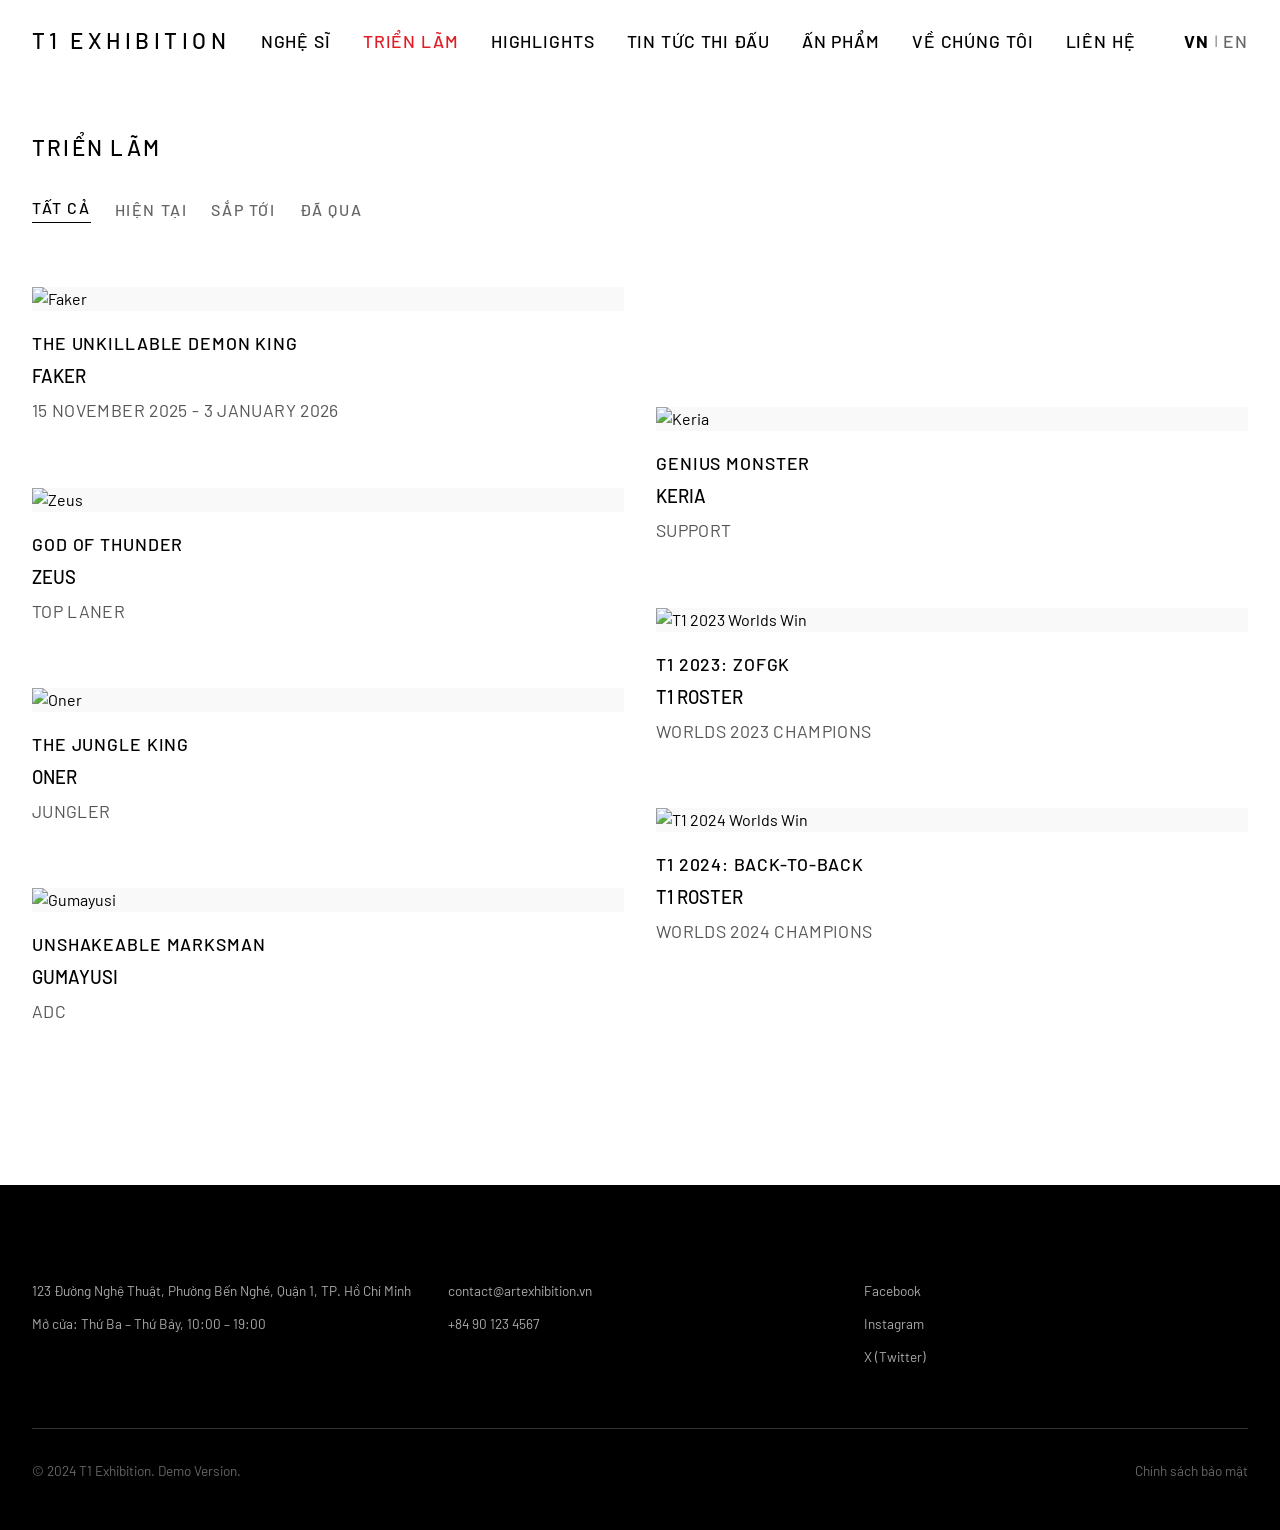
==== commit d9e0cd8a: "uodate" ====
--- a/wwwroot/exhibitions_clone/index.html
+++ b/wwwroot/exhibitions_clone/index.html
@@ -23,8 +23,8 @@
                 <ul>
                     <li><a href="nghe-si.html" data-i18n="nav.artists">NGHỆ SĨ</a></li>
                     <li><a href="index.html" class="active" data-i18n="nav.exhibitions">TRIỂN LÃM</a></li>
-                    <li><a href="phong-xem.html" data-i18n="nav.viewing">PHÒNG XEM</a></li>
-                    <li><a href="tin-tuc.html" data-i18n="nav.news">TIN TỨC</a></li>
+                    <li><a href="phong-xem.html" data-i18n="nav.viewing">HIGHLIGHTS</a></li>
+                    <li><a href="tin-tuc.html" data-i18n="nav.news">TIN TỨC THI ĐẤU</a></li>
                     <li><a href="an-pham.html" data-i18n="nav.publications">ẤN PHẨM</a></li>
                     <li><a href="ve-chung-toi.html" data-i18n="nav.about">VỀ CHÚNG TÔI</a></li>
                     <li><a href="lien-he.html" data-i18n="nav.contact">LIÊN HỆ</a></li>
@@ -63,8 +63,8 @@
             <ul>
                 <li><a href="nghe-si.html" data-i18n="nav.artists">NGHỆ SĨ</a></li>
                 <li><a href="index.html" class="active" data-i18n="nav.exhibitions">TRIỂN LÃM</a></li>
-                <li><a href="phong-xem.html" data-i18n="nav.viewing">PHÒNG XEM</a></li>
-                <li><a href="tin-tuc.html" data-i18n="nav.news">TIN TỨC</a></li>
+                <li><a href="phong-xem.html" data-i18n="nav.viewing">HIGHLIGHTS</a></li>
+                <li><a href="tin-tuc.html" data-i18n="nav.news">TIN TỨC THI ĐẤU</a></li>
                 <li><a href="an-pham.html" data-i18n="nav.publications">ẤN PHẨM</a></li>
                 <li><a href="ve-chung-toi.html" data-i18n="nav.about">VỀ CHÚNG TÔI</a></li>
                 <li><a href="lien-he.html" data-i18n="nav.contact">LIÊN HỆ</a></li>
@@ -94,7 +94,7 @@
             <div class="exhibition-column">
                 <article class="exhibition-item" data-id="trang-non">
                     <div class="image-container">
-                        <img src="https://upload.wikimedia.org/wikipedia/commons/4/4b/Faker_2020_interview.jpg"
+                        <img src="https://commons.wikimedia.org/wiki/Special:FilePath/Faker_2020_interview.jpg"
                             alt="Faker">
                     </div>
                     <div class="exhibition-info">
@@ -106,7 +106,8 @@
 
                 <article class="exhibition-item" data-id="phong-chieu-mot-y-nghi">
                     <div class="image-container">
-                        <img src="https://upload.wikimedia.org/wikipedia/commons/e/ec/T1_Zeus_2022.jpg" alt="Zeus">
+                        <img src="https://commons.wikimedia.org/wiki/Special:FilePath/Zeus_2024_post-match_interview.jpg"
+                            alt="Zeus">
                     </div>
                     <div class="exhibition-info">
                         <h2 class="exhibition-name">God of Thunder</h2>
@@ -117,7 +118,7 @@
 
                 <article class="exhibition-item" data-id="the-gioi-nhu-la-ban-nhap">
                     <div class="image-container">
-                        <img src="https://upload.wikimedia.org/wikipedia/commons/1/15/T1_Oner_2022.jpg" alt="Oner">
+                        <img src="https://commons.wikimedia.org/wiki/Special:FilePath/Oner_in_2024.jpg" alt="Oner">
                     </div>
                     <div class="exhibition-info">
                         <h2 class="exhibition-name">The Jungle King</h2>
@@ -128,7 +129,7 @@
 
                 <article class="exhibition-item" data-id="khong-de-7-canh-huong">
                     <div class="image-container">
-                        <img src="https://upload.wikimedia.org/wikipedia/commons/7/77/T1_Gumayusi_2022.jpg"
+                        <img src="https://commons.wikimedia.org/wiki/Special:FilePath/Gumayusi_at_2023_LCK_Awards.jpg"
                             alt="Gumayusi">
                     </div>
                     <div class="exhibition-info">
@@ -143,7 +144,8 @@
             <div class="exhibition-column">
                 <article class="exhibition-item" data-id="the-archive-body">
                     <div class="image-container">
-                        <img src="https://upload.wikimedia.org/wikipedia/commons/c/cb/T1_Keria_2022.jpg" alt="Keria">
+                        <img src="https://commons.wikimedia.org/wiki/Special:FilePath/Keria,_2023_worlds_winning_team_interview.jpg"
+                            alt="Keria">
                     </div>
                     <div class="exhibition-info">
                         <h2 class="exhibition-name">Genius Monster</h2>
@@ -154,7 +156,7 @@
 
                 <article class="exhibition-item" data-id="21-years-of-galerie-quynh">
                     <div class="image-container">
-                        <img src="https://upload.wikimedia.org/wikipedia/commons/e/ec/T1_Zeus_2022.jpg"
+                        <img src="https://commons.wikimedia.org/wiki/Special:FilePath/Players_at_T1_2023_LoL_World_Champion_V4_Ceremony.jpg"
                             alt="T1 2023 Worlds Win">
                     </div>
                     <div class="exhibition-info">
@@ -166,7 +168,7 @@
 
                 <article class="exhibition-item" data-id="on-da-dream">
                     <div class="image-container">
-                        <img src="https://upload.wikimedia.org/wikipedia/commons/e/ec/T1_Zeus_2022.jpg"
+                        <img src="https://commons.wikimedia.org/wiki/Special:FilePath/Players_at_T1_2023_LoL_World_Champion_V4_Ceremony.jpg"
                             alt="T1 2024 Worlds Win">
                     </div>
                     <div class="exhibition-info">
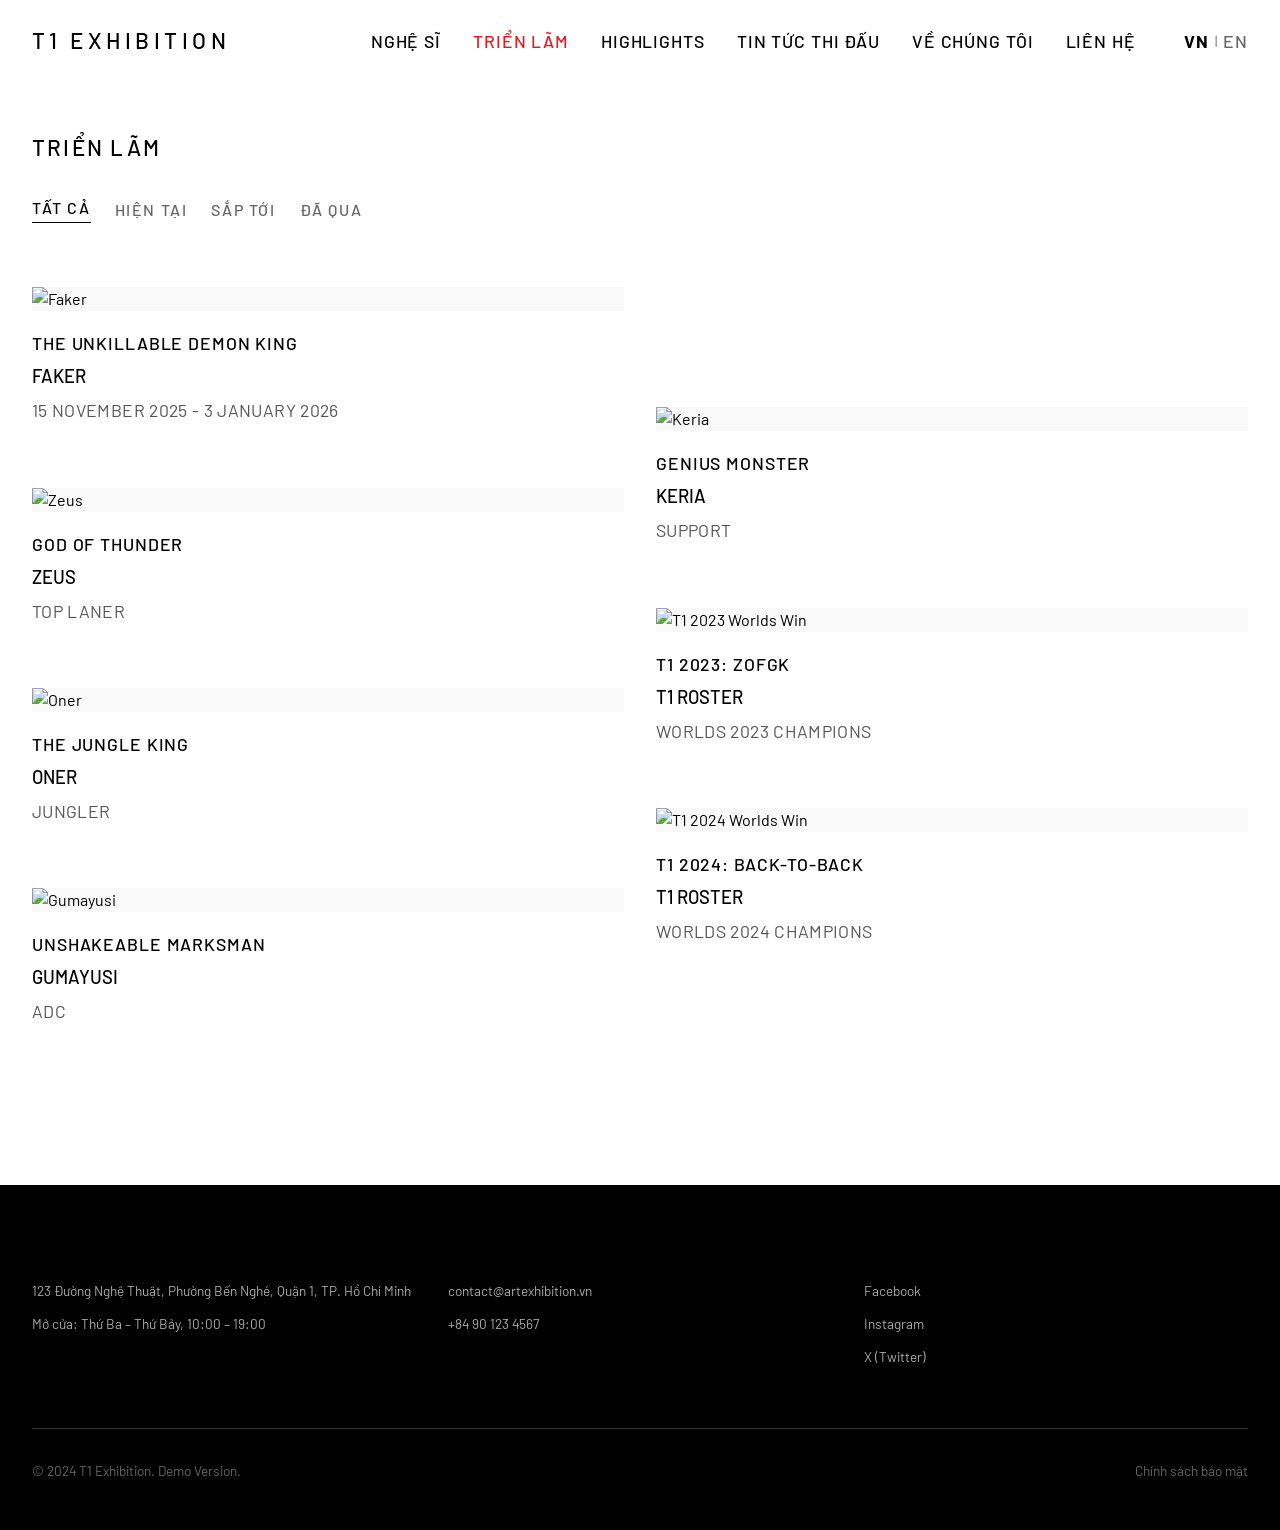
==== commit cf0bbae8: "update" ====
--- a/wwwroot/exhibitions_clone/index.html
+++ b/wwwroot/exhibitions_clone/index.html
@@ -25,7 +25,7 @@
                     <li><a href="index.html" class="active" data-i18n="nav.exhibitions">TRIỂN LÃM</a></li>
                     <li><a href="phong-xem.html" data-i18n="nav.viewing">HIGHLIGHTS</a></li>
                     <li><a href="tin-tuc.html" data-i18n="nav.news">TIN TỨC THI ĐẤU</a></li>
-                    <li><a href="an-pham.html" data-i18n="nav.publications">ẤN PHẨM</a></li>
+
                     <li><a href="ve-chung-toi.html" data-i18n="nav.about">VỀ CHÚNG TÔI</a></li>
                     <li><a href="lien-he.html" data-i18n="nav.contact">LIÊN HỆ</a></li>
                 </ul>
@@ -65,7 +65,7 @@
                 <li><a href="index.html" class="active" data-i18n="nav.exhibitions">TRIỂN LÃM</a></li>
                 <li><a href="phong-xem.html" data-i18n="nav.viewing">HIGHLIGHTS</a></li>
                 <li><a href="tin-tuc.html" data-i18n="nav.news">TIN TỨC THI ĐẤU</a></li>
-                <li><a href="an-pham.html" data-i18n="nav.publications">ẤN PHẨM</a></li>
+
                 <li><a href="ve-chung-toi.html" data-i18n="nav.about">VỀ CHÚNG TÔI</a></li>
                 <li><a href="lien-he.html" data-i18n="nav.contact">LIÊN HỆ</a></li>
             </ul>
